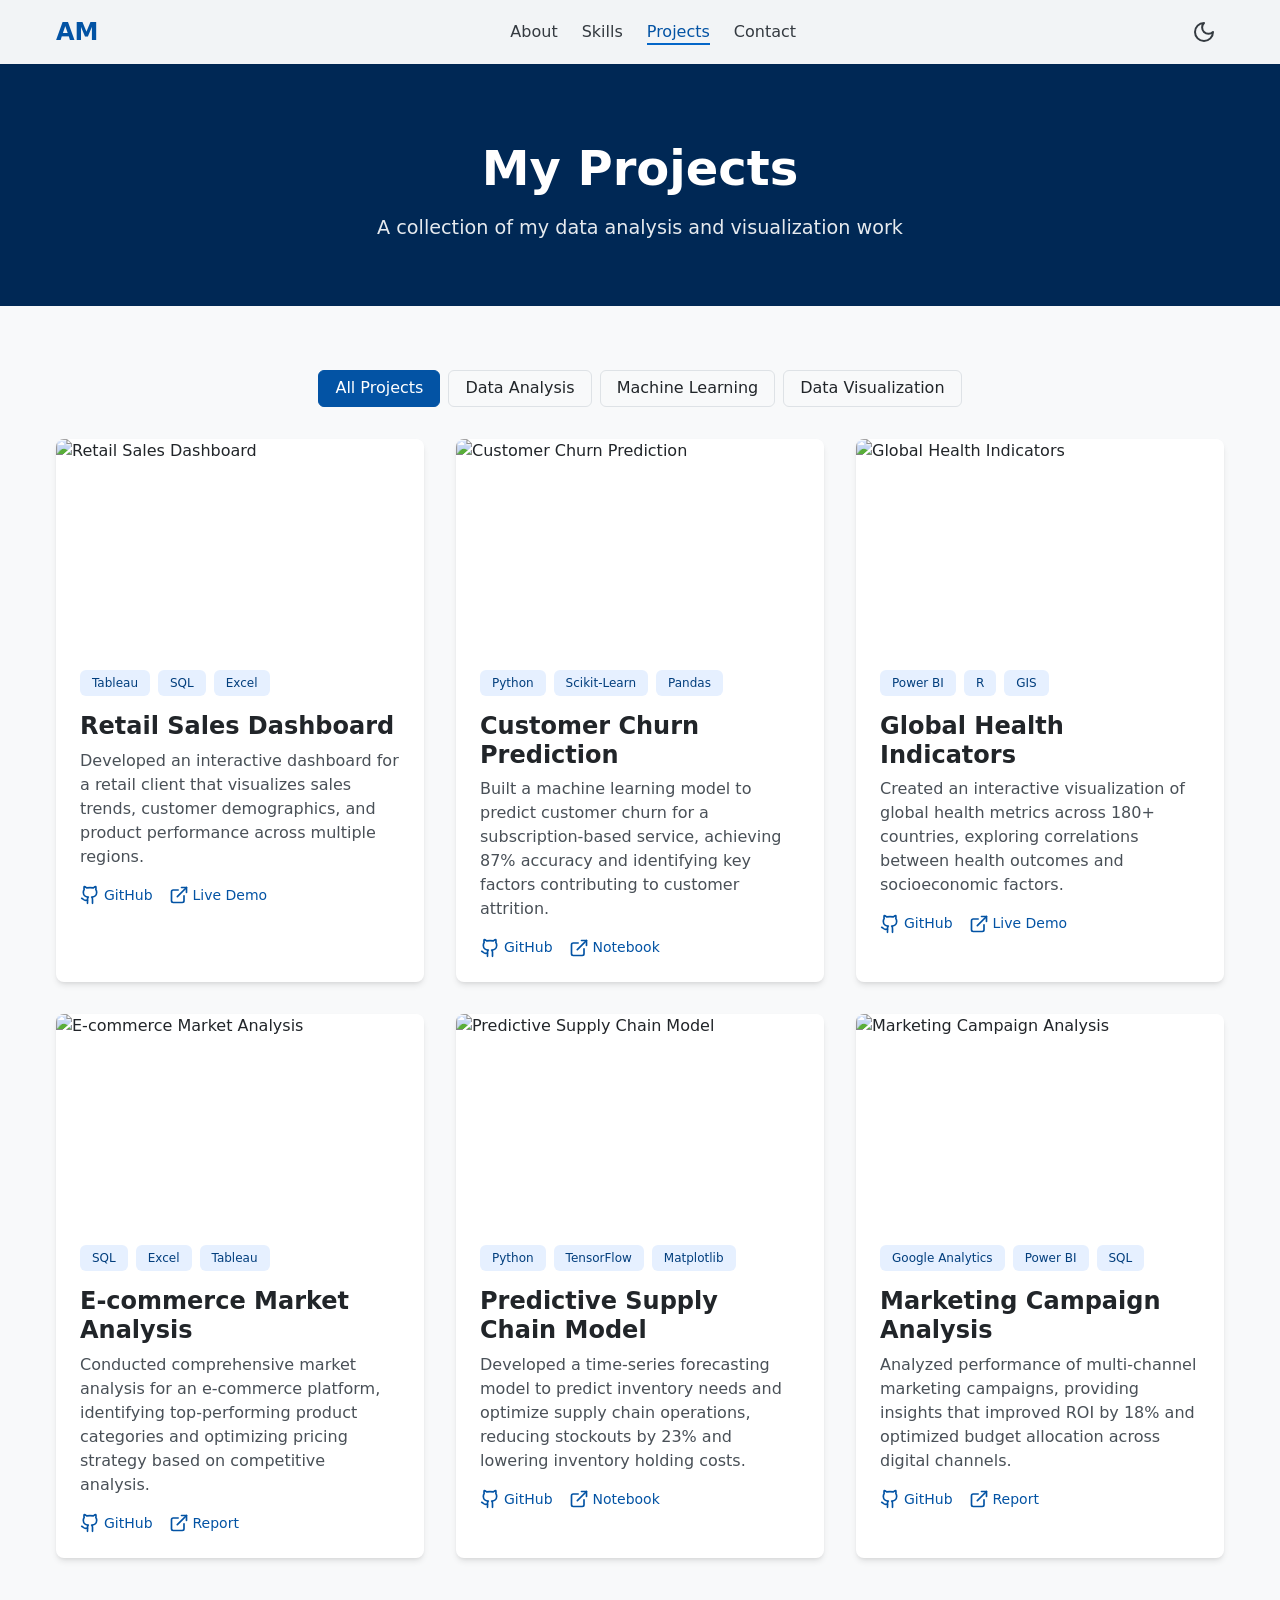
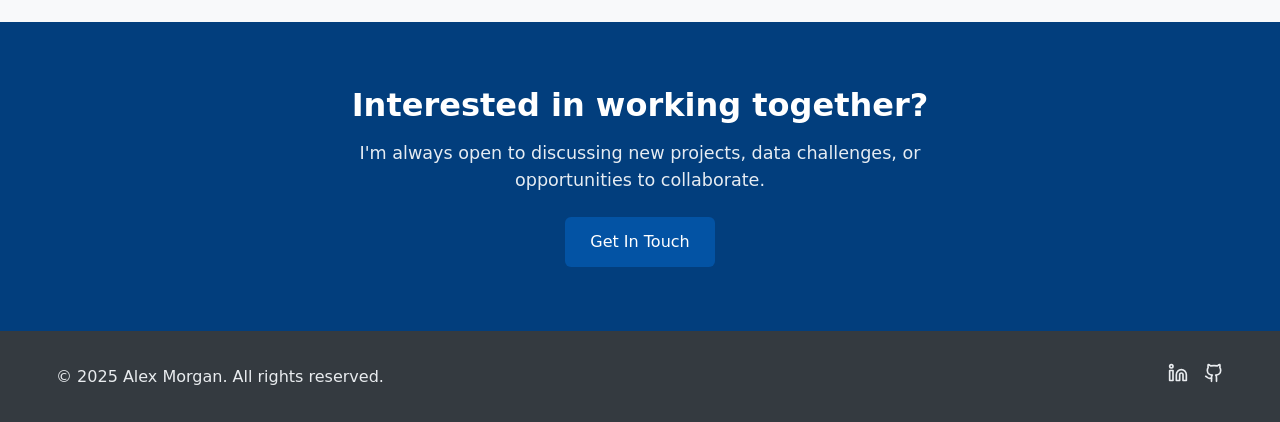
==== projects.html @ aebd96e4 "more" ====
<!DOCTYPE html>
<html lang="en">
<head>
  <meta charset="UTF-8">
  <meta name="viewport" content="width=device-width, initial-scale=1.0">
  <title>Projects | Alex Morgan | Data Analyst</title>
  <link rel="stylesheet" href="css/normalize.css">
  <link rel="stylesheet" href="css/styles.css">
  <link rel="stylesheet" href="css/projects.css">
  <script src="js/theme.js" defer></script>
  <script src="js/projects.js" defer></script>
  <script src="js/main.js" defer></script>
</head>
<body>
  <header class="header">
    <div class="container header-container">
      <a href="index.html" class="logo">AM</a>
      <nav class="nav">
        <ul class="nav-list">
          <li class="nav-item"><a href="index.html#about" class="nav-link">About</a></li>
          <li class="nav-item"><a href="index.html#skills" class="nav-link">Skills</a></li>
          <li class="nav-item"><a href="projects.html" class="nav-link active">Projects</a></li>
          <li class="nav-item"><a href="index.html#contact" class="nav-link">Contact</a></li>
        </ul>
      </nav>
      <div class="header-actions">
        <button id="theme-toggle" class="theme-toggle" aria-label="Toggle theme">
          <svg xmlns="http://www.w3.org/2000/svg" class="icon icon-light" width="24" height="24" viewBox="0 0 24 24" fill="none" stroke="currentColor" stroke-width="2" stroke-linecap="round" stroke-linejoin="round"><circle cx="12" cy="12" r="5"></circle><path d="M12 1v2M12 21v2M4.2 4.2l1.4 1.4M18.4 18.4l1.4 1.4M1 12h2M21 12h2M4.2 19.8l1.4-1.4M18.4 5.6l1.4-1.4"></path></svg>
          <svg xmlns="http://www.w3.org/2000/svg" class="icon icon-dark" width="24" height="24" viewBox="0 0 24 24" fill="none" stroke="currentColor" stroke-width="2" stroke-linecap="round" stroke-linejoin="round"><path d="M12 3a6 6 0 0 0 9 9 9 9 0 1 1-9-9Z"></path></svg>
        </button>
        <button class="menu-toggle" aria-label="Toggle menu">
          <svg xmlns="http://www.w3.org/2000/svg" width="24" height="24" viewBox="0 0 24 24" fill="none" stroke="currentColor" stroke-width="2" stroke-linecap="round" stroke-linejoin="round"><line x1="4" x2="20" y1="12" y2="12"></line><line x1="4" x2="20" y1="6" y2="6"></line><line x1="4" x2="20" y1="18" y2="18"></line></svg>
        </button>
      </div>
    </div>
  </header>

  <main>
    <section class="projects-hero">
      <div class="container">
        <h1 class="projects-title">My Projects</h1>
        <p class="projects-subtitle">A collection of my data analysis and visualization work</p>
      </div>
    </section>

    <section class="section projects-section">
      <div class="container">
        <div class="projects-filter">
          <button class="filter-btn active" data-filter="all">All Projects</button>
          <button class="filter-btn" data-filter="data-analysis">Data Analysis</button>
          <button class="filter-btn" data-filter="machine-learning">Machine Learning</button>
          <button class="filter-btn" data-filter="visualization">Data Visualization</button>
        </div>
        
        <div class="projects-grid">
          <div class="project-card" data-category="data-analysis visualization">
            <div class="project-image">
              <img src="https://images.pexels.com/photos/590022/pexels-photo-590022.jpeg?auto=compress&cs=tinysrgb&w=1260&h=750&dpr=2" alt="Retail Sales Dashboard">
            </div>
            <div class="project-content">
              <div class="project-tags">
                <span class="project-tag">Tableau</span>
                <span class="project-tag">SQL</span>
                <span class="project-tag">Excel</span>
              </div>
              <h3 class="project-title">Retail Sales Dashboard</h3>
              <p class="project-description">Developed an interactive dashboard for a retail client that visualizes sales trends, customer demographics, and product performance across multiple regions.</p>
              <div class="project-links">
                <a href="https://github.com/alexmorgan/retail-sales-dashboard" target="_blank" rel="noopener noreferrer" class="project-link">
                  <svg xmlns="http://www.w3.org/2000/svg" width="20" height="20" viewBox="0 0 24 24" fill="none" stroke="currentColor" stroke-width="2" stroke-linecap="round" stroke-linejoin="round"><path d="M15 22v-4a4.8 4.8 0 0 0-1-3.5c3 0 6-2 6-5.5.08-1.25-.27-2.48-1-3.5.28-1.15.28-2.35 0-3.5 0 0-1 0-3 1.5-2.64-.5-5.36-.5-8 0C6 2 5 2 5 2c-.3 1.15-.3 2.35 0 3.5A5.403 5.403 0 0 0 4 9c0 3.5 3 5.5 6 5.5-.39.49-.68 1.05-.85 1.65-.17.6-.22 1.23-.15 1.85v4"></path><path d="M9 18c-4.51 2-5-2-7-2"></path></svg>
                  <span>GitHub</span>
                </a>
                <a href="#" class="project-link" data-project="retail-sales-dashboard">
                  <svg xmlns="http://www.w3.org/2000/svg" width="20" height="20" viewBox="0 0 24 24" fill="none" stroke="currentColor" stroke-width="2" stroke-linecap="round" stroke-linejoin="round"><path d="M18 13v6a2 2 0 0 1-2 2H5a2 2 0 0 1-2-2V8a2 2 0 0 1 2-2h6"></path><polyline points="15 3 21 3 21 9"></polyline><line x1="10" y1="14" x2="21" y2="3"></line></svg>
                  <span>Live Demo</span>
                </a>
              </div>
            </div>
          </div>

          <div class="project-card" data-category="machine-learning data-analysis">
            <div class="project-image">
              <img src="https://images.pexels.com/photos/7788009/pexels-photo-7788009.jpeg?auto=compress&cs=tinysrgb&w=1260&h=750&dpr=2" alt="Customer Churn Prediction">
            </div>
            <div class="project-content">
              <div class="project-tags">
                <span class="project-tag">Python</span>
                <span class="project-tag">Scikit-Learn</span>
                <span class="project-tag">Pandas</span>
              </div>
              <h3 class="project-title">Customer Churn Prediction</h3>
              <p class="project-description">Built a machine learning model to predict customer churn for a subscription-based service, achieving 87% accuracy and identifying key factors contributing to customer attrition.</p>
              <div class="project-links">
                <a href="https://github.com/alexmorgan/churn-prediction" target="_blank" rel="noopener noreferrer" class="project-link">
                  <svg xmlns="http://www.w3.org/2000/svg" width="20" height="20" viewBox="0 0 24 24" fill="none" stroke="currentColor" stroke-width="2" stroke-linecap="round" stroke-linejoin="round"><path d="M15 22v-4a4.8 4.8 0 0 0-1-3.5c3 0 6-2 6-5.5.08-1.25-.27-2.48-1-3.5.28-1.15.28-2.35 0-3.5 0 0-1 0-3 1.5-2.64-.5-5.36-.5-8 0C6 2 5 2 5 2c-.3 1.15-.3 2.35 0 3.5A5.403 5.403 0 0 0 4 9c0 3.5 3 5.5 6 5.5-.39.49-.68 1.05-.85 1.65-.17.6-.22 1.23-.15 1.85v4"></path><path d="M9 18c-4.51 2-5-2-7-2"></path></svg>
                  <span>GitHub</span>
                </a>
                <a href="#" class="project-link" data-project="churn-prediction">
                  <svg xmlns="http://www.w3.org/2000/svg" width="20" height="20" viewBox="0 0 24 24" fill="none" stroke="currentColor" stroke-width="2" stroke-linecap="round" stroke-linejoin="round"><path d="M18 13v6a2 2 0 0 1-2 2H5a2 2 0 0 1-2-2V8a2 2 0 0 1 2-2h6"></path><polyline points="15 3 21 3 21 9"></polyline><line x1="10" y1="14" x2="21" y2="3"></line></svg>
                  <span>Notebook</span>
                </a>
              </div>
            </div>
          </div>

          <div class="project-card" data-category="visualization">
            <div class="project-image">
              <img src="https://images.pexels.com/photos/590041/pexels-photo-590041.jpeg?auto=compress&cs=tinysrgb&w=1260&h=750&dpr=2" alt="Global Health Indicators">
            </div>
            <div class="project-content">
              <div class="project-tags">
                <span class="project-tag">Power BI</span>
                <span class="project-tag">R</span>
                <span class="project-tag">GIS</span>
              </div>
              <h3 class="project-title">Global Health Indicators</h3>
              <p class="project-description">Created an interactive visualization of global health metrics across 180+ countries, exploring correlations between health outcomes and socioeconomic factors.</p>
              <div class="project-links">
                <a href="https://github.com/alexmorgan/global-health-viz" target="_blank" rel="noopener noreferrer" class="project-link">
                  <svg xmlns="http://www.w3.org/2000/svg" width="20" height="20" viewBox="0 0 24 24" fill="none" stroke="currentColor" stroke-width="2" stroke-linecap="round" stroke-linejoin="round"><path d="M15 22v-4a4.8 4.8 0 0 0-1-3.5c3 0 6-2 6-5.5.08-1.25-.27-2.48-1-3.5.28-1.15.28-2.35 0-3.5 0 0-1 0-3 1.5-2.64-.5-5.36-.5-8 0C6 2 5 2 5 2c-.3 1.15-.3 2.35 0 3.5A5.403 5.403 0 0 0 4 9c0 3.5 3 5.5 6 5.5-.39.49-.68 1.05-.85 1.65-.17.6-.22 1.23-.15 1.85v4"></path><path d="M9 18c-4.51 2-5-2-7-2"></path></svg>
                  <span>GitHub</span>
                </a>
                <a href="#" class="project-link" data-project="global-health-viz">
                  <svg xmlns="http://www.w3.org/2000/svg" width="20" height="20" viewBox="0 0 24 24" fill="none" stroke="currentColor" stroke-width="2" stroke-linecap="round" stroke-linejoin="round"><path d="M18 13v6a2 2 0 0 1-2 2H5a2 2 0 0 1-2-2V8a2 2 0 0 1 2-2h6"></path><polyline points="15 3 21 3 21 9"></polyline><line x1="10" y1="14" x2="21" y2="3"></line></svg>
                  <span>Live Demo</span>
                </a>
              </div>
            </div>
          </div>

          <div class="project-card" data-category="data-analysis">
            <div class="project-image">
              <img src="https://images.pexels.com/photos/6801648/pexels-photo-6801648.jpeg?auto=compress&cs=tinysrgb&w=1260&h=750&dpr=2" alt="E-commerce Market Analysis">
            </div>
            <div class="project-content">
              <div class="project-tags">
                <span class="project-tag">SQL</span>
                <span class="project-tag">Excel</span>
                <span class="project-tag">Tableau</span>
              </div>
              <h3 class="project-title">E-commerce Market Analysis</h3>
              <p class="project-description">Conducted comprehensive market analysis for an e-commerce platform, identifying top-performing product categories and optimizing pricing strategy based on competitive analysis.</p>
              <div class="project-links">
                <a href="https://github.com/alexmorgan/ecommerce-analysis" target="_blank" rel="noopener noreferrer" class="project-link">
                  <svg xmlns="http://www.w3.org/2000/svg" width="20" height="20" viewBox="0 0 24 24" fill="none" stroke="currentColor" stroke-width="2" stroke-linecap="round" stroke-linejoin="round"><path d="M15 22v-4a4.8 4.8 0 0 0-1-3.5c3 0 6-2 6-5.5.08-1.25-.27-2.48-1-3.5.28-1.15.28-2.35 0-3.5 0 0-1 0-3 1.5-2.64-.5-5.36-.5-8 0C6 2 5 2 5 2c-.3 1.15-.3 2.35 0 3.5A5.403 5.403 0 0 0 4 9c0 3.5 3 5.5 6 5.5-.39.49-.68 1.05-.85 1.65-.17.6-.22 1.23-.15 1.85v4"></path><path d="M9 18c-4.51 2-5-2-7-2"></path></svg>
                  <span>GitHub</span>
                </a>
                <a href="#" class="project-link" data-project="ecommerce-analysis">
                  <svg xmlns="http://www.w3.org/2000/svg" width="20" height="20" viewBox="0 0 24 24" fill="none" stroke="currentColor" stroke-width="2" stroke-linecap="round" stroke-linejoin="round"><path d="M18 13v6a2 2 0 0 1-2 2H5a2 2 0 0 1-2-2V8a2 2 0 0 1 2-2h6"></path><polyline points="15 3 21 3 21 9"></polyline><line x1="10" y1="14" x2="21" y2="3"></line></svg>
                  <span>Report</span>
                </a>
              </div>
            </div>
          </div>

          <div class="project-card" data-category="machine-learning visualization">
            <div class="project-image">
              <img src="https://images.pexels.com/photos/5926398/pexels-photo-5926398.jpeg?auto=compress&cs=tinysrgb&w=1260&h=750&dpr=2" alt="Predictive Supply Chain Model">
            </div>
            <div class="project-content">
              <div class="project-tags">
                <span class="project-tag">Python</span>
                <span class="project-tag">TensorFlow</span>
                <span class="project-tag">Matplotlib</span>
              </div>
              <h3 class="project-title">Predictive Supply Chain Model</h3>
              <p class="project-description">Developed a time-series forecasting model to predict inventory needs and optimize supply chain operations, reducing stockouts by 23% and lowering inventory holding costs.</p>
              <div class="project-links">
                <a href="https://github.com/alexmorgan/supply-chain-forecasting" target="_blank" rel="noopener noreferrer" class="project-link">
                  <svg xmlns="http://www.w3.org/2000/svg" width="20" height="20" viewBox="0 0 24 24" fill="none" stroke="currentColor" stroke-width="2" stroke-linecap="round" stroke-linejoin="round"><path d="M15 22v-4a4.8 4.8 0 0 0-1-3.5c3 0 6-2 6-5.5.08-1.25-.27-2.48-1-3.5.28-1.15.28-2.35 0-3.5 0 0-1 0-3 1.5-2.64-.5-5.36-.5-8 0C6 2 5 2 5 2c-.3 1.15-.3 2.35 0 3.5A5.403 5.403 0 0 0 4 9c0 3.5 3 5.5 6 5.5-.39.49-.68 1.05-.85 1.65-.17.6-.22 1.23-.15 1.85v4"></path><path d="M9 18c-4.51 2-5-2-7-2"></path></svg>
                  <span>GitHub</span>
                </a>
                <a href="#" class="project-link" data-project="supply-chain-forecasting">
                  <svg xmlns="http://www.w3.org/2000/svg" width="20" height="20" viewBox="0 0 24 24" fill="none" stroke="currentColor" stroke-width="2" stroke-linecap="round" stroke-linejoin="round"><path d="M18 13v6a2 2 0 0 1-2 2H5a2 2 0 0 1-2-2V8a2 2 0 0 1 2-2h6"></path><polyline points="15 3 21 3 21 9"></polyline><line x1="10" y1="14" x2="21" y2="3"></line></svg>
                  <span>Notebook</span>
                </a>
              </div>
            </div>
          </div>

          <div class="project-card" data-category="data-analysis visualization">
            <div class="project-image">
              <img src="https://images.pexels.com/photos/669615/pexels-photo-669615.jpeg?auto=compress&cs=tinysrgb&w=1260&h=750&dpr=2" alt="Marketing Campaign Analysis">
            </div>
            <div class="project-content">
              <div class="project-tags">
                <span class="project-tag">Google Analytics</span>
                <span class="project-tag">Power BI</span>
                <span class="project-tag">SQL</span>
              </div>
              <h3 class="project-title">Marketing Campaign Analysis</h3>
              <p class="project-description">Analyzed performance of multi-channel marketing campaigns, providing insights that improved ROI by 18% and optimized budget allocation across digital channels.</p>
              <div class="project-links">
                <a href="https://github.com/alexmorgan/marketing-campaign-analysis" target="_blank" rel="noopener noreferrer" class="project-link">
                  <svg xmlns="http://www.w3.org/2000/svg" width="20" height="20" viewBox="0 0 24 24" fill="none" stroke="currentColor" stroke-width="2" stroke-linecap="round" stroke-linejoin="round"><path d="M15 22v-4a4.8 4.8 0 0 0-1-3.5c3 0 6-2 6-5.5.08-1.25-.27-2.48-1-3.5.28-1.15.28-2.35 0-3.5 0 0-1 0-3 1.5-2.64-.5-5.36-.5-8 0C6 2 5 2 5 2c-.3 1.15-.3 2.35 0 3.5A5.403 5.403 0 0 0 4 9c0 3.5 3 5.5 6 5.5-.39.49-.68 1.05-.85 1.65-.17.6-.22 1.23-.15 1.85v4"></path><path d="M9 18c-4.51 2-5-2-7-2"></path></svg>
                  <span>GitHub</span>
                </a>
                <a href="#" class="project-link" data-project="marketing-campaign-analysis">
                  <svg xmlns="http://www.w3.org/2000/svg" width="20" height="20" viewBox="0 0 24 24" fill="none" stroke="currentColor" stroke-width="2" stroke-linecap="round" stroke-linejoin="round"><path d="M18 13v6a2 2 0 0 1-2 2H5a2 2 0 0 1-2-2V8a2 2 0 0 1 2-2h6"></path><polyline points="15 3 21 3 21 9"></polyline><line x1="10" y1="14" x2="21" y2="3"></line></svg>
                  <span>Report</span>
                </a>
              </div>
            </div>
          </div>
        </div>
      </div>
    </section>

    <section class="section contact-cta-section">
      <div class="container">
        <div class="contact-cta-content">
          <h2 class="contact-cta-title">Interested in working together?</h2>
          <p class="contact-cta-description">I'm always open to discussing new projects, data challenges, or opportunities to collaborate.</p>
          <a href="index.html#contact" class="btn btn-primary">Get In Touch</a>
        </div>
      </div>
    </section>

    <div class="project-modal" id="project-modal">
      <div class="modal-content">
        <button class="modal-close" id="modal-close" aria-label="Close modal">
          <svg xmlns="http://www.w3.org/2000/svg" width="24" height="24" viewBox="0 0 24 24" fill="none" stroke="currentColor" stroke-width="2" stroke-linecap="round" stroke-linejoin="round"><line x1="18" y1="6" x2="6" y2="18"></line><line x1="6" y1="6" x2="18" y2="18"></line></svg>
        </button>
        <div class="modal-body" id="modal-body">
          <!-- Content will be dynamically loaded here -->
        </div>
      </div>
    </div>
  </main>

  <footer class="footer">
    <div class="container">
      <div class="footer-content">
        <p class="footer-text">&copy; 2025 Alex Morgan. All rights reserved.</p>
        <div class="footer-social">
          <a href="https://linkedin.com/in/alexmorgan" target="_blank" rel="noopener noreferrer" class="social-link" aria-label="LinkedIn">
            <svg xmlns="http://www.w3.org/2000/svg" width="20" height="20" viewBox="0 0 24 24" fill="none" stroke="currentColor" stroke-width="2" stroke-linecap="round" stroke-linejoin="round"><path d="M16 8a6 6 0 0 1 6 6v7h-4v-7a2 2 0 0 0-2-2 2 2 0 0 0-2 2v7h-4v-7a6 6 0 0 1 6-6z"></path><rect width="4" height="12" x="2" y="9"></rect><circle cx="4" cy="4" r="2"></circle></svg>
          </a>
          <a href="https://github.com/alexmorgan" target="_blank" rel="noopener noreferrer" class="social-link" aria-label="GitHub">
            <svg xmlns="http://www.w3.org/2000/svg" width="20" height="20" viewBox="0 0 24 24" fill="none" stroke="currentColor" stroke-width="2" stroke-linecap="round" stroke-linejoin="round"><path d="M15 22v-4a4.8 4.8 0 0 0-1-3.5c3 0 6-2 6-5.5.08-1.25-.27-2.48-1-3.5.28-1.15.28-2.35 0-3.5 0 0-1 0-3 1.5-2.64-.5-5.36-.5-8 0C6 2 5 2 5 2c-.3 1.15-.3 2.35 0 3.5A5.403 5.403 0 0 0 4 9c0 3.5 3 5.5 6 5.5-.39.49-.68 1.05-.85 1.65-.17.6-.22 1.23-.15 1.85v4"></path><path d="M9 18c-4.51 2-5-2-7-2"></path></svg>
          </a>
        </div>
      </div>
    </div>
  </footer>
</body>
</html>
---- css/styles.css ----
:root {
  /* Color system */
  --color-primary-100: #e6f0ff;
  --color-primary-200: #bfd7ff;
  --color-primary-300: #86b3ff;
  --color-primary-400: #538dff;
  --color-primary-500: #0466c8;
  --color-primary-600: #0353a4;
  --color-primary-700: #023e7d;
  --color-primary-800: #002855;
  --color-primary-900: #001845;
  
  --color-gray-100: #f8f9fa;
  --color-gray-200: #e9ecef;
  --color-gray-300: #dee2e6;
  --color-gray-400: #ced4da;
  --color-gray-500: #adb5bd;
  --color-gray-600: #6c757d;
  --color-gray-700: #495057;
  --color-gray-800: #343a40;
  --color-gray-900: #212529;
  
  --color-success: #2dd4bf;
  --color-warning: #fbbf24;
  --color-error: #ef4444;
  
  /* Typography */
  --font-family: system-ui, -apple-system, "Segoe UI", Roboto, "Helvetica Neue", Arial, sans-serif;
  --line-height-body: 1.5;
  --line-height-heading: 1.2;
  
  /* Spacing (8px system) */
  --space-1: 0.25rem;   /* 4px */
  --space-2: 0.5rem;    /* 8px */
  --space-3: 0.75rem;   /* 12px */
  --space-4: 1rem;      /* 16px */
  --space-5: 1.25rem;   /* 20px */
  --space-6: 1.5rem;    /* 24px */
  --space-8: 2rem;      /* 32px */
  --space-10: 2.5rem;   /* 40px */
  --space-12: 3rem;     /* 48px */
  --space-16: 4rem;     /* 64px */
  --space-20: 5rem;     /* 80px */
  
  /* Design tokens */
  --border-radius-sm: 0.25rem;
  --border-radius-md: 0.375rem;
  --border-radius-lg: 0.5rem;
  --border-radius-xl: 1rem;
  
  --shadow-sm: 0 1px 2px 0 rgba(0, 0, 0, 0.05);
  --shadow-md: 0 4px 6px -1px rgba(0, 0, 0, 0.1), 0 2px 4px -1px rgba(0, 0, 0, 0.06);
  --shadow-lg: 0 10px 15px -3px rgba(0, 0, 0, 0.1), 0 4px 6px -2px rgba(0, 0, 0, 0.05);
  
  /* Theme */
  --body-bg: var(--color-gray-100);
  --text-color: var(--color-gray-900);
  --heading-color: var(--color-gray-900);
  --link-color: var(--color-primary-600);
  --link-hover-color: var(--color-primary-700);
  --border-color: var(--color-gray-300);
  
  /* Component Specific */
  --header-bg: rgba(255, 255, 255, 0.95);
  --header-text: var(--color-gray-800);
  --footer-bg: var(--color-gray-800);
  --footer-text: var(--color-gray-200);
  
  /* Container widths */
  --container-max-width: 1200px;
  --container-padding: var(--space-4);
}

/* Dark theme */
[data-theme="dark"] {
  --body-bg: var(--color-gray-900);
  --text-color: var(--color-gray-200);
  --heading-color: var(--color-gray-100);
  --link-color: var(--color-primary-400);
  --link-hover-color: var(--color-primary-300);
  --border-color: var(--color-gray-700);
  
  --header-bg: rgba(33, 37, 41, 0.95);
  --header-text: var(--color-gray-200);
  --footer-bg: #141414;
  --footer-text: var(--color-gray-400);
}

/* Base styles */
*, *::before, *::after {
  box-sizing: border-box;
}

html {
  scroll-behavior: smooth;
}

body {
  font-family: var(--font-family);
  font-size: 1rem;
  line-height: var(--line-height-body);
  color: var(--text-color);
  background-color: var(--body-bg);
  margin: 0;
  transition: background-color 0.3s ease, color 0.3s ease;
}

img {
  max-width: 100%;
  height: auto;
  display: block;
}

a {
  color: var(--link-color);
  text-decoration: none;
  transition: color 0.2s ease;
}

a:hover {
  color: var(--link-hover-color);
}

h1, h2, h3, h4, h5, h6 {
  color: var(--heading-color);
  line-height: var(--line-height-heading);
  margin-top: 0;
  margin-bottom: var(--space-4);
  font-weight: 700;
}

p {
  margin-top: 0;
  margin-bottom: var(--space-4);
}

ul, ol {
  padding-left: var(--space-6);
  margin-top: 0;
  margin-bottom: var(--space-4);
}

/* Container */
.container {
  width: 100%;
  max-width: var(--container-max-width);
  margin-left: auto;
  margin-right: auto;
  padding-left: var(--container-padding);
  padding-right: var(--container-padding);
}

/* Header */
.header {
  position: fixed;
  top: 0;
  left: 0;
  right: 0;
  z-index: 100;
  background-color: var(--header-bg);
  box-shadow: var(--shadow-sm);
  backdrop-filter: blur(8px);
  transition: background-color 0.3s ease, box-shadow 0.3s ease;
}

.header-container {
  display: flex;
  align-items: center;
  justify-content: space-between;
  height: 64px;
}

.logo {
  font-weight: 700;
  font-size: 1.5rem;
  color: var(--color-primary-600);
  text-decoration: none;
  transition: color 0.2s ease;
}

[data-theme="dark"] .logo {
  color: var(--color-primary-400);
}

.logo:hover {
  color: var(--color-primary-700);
}

[data-theme="dark"] .logo:hover {
  color: var(--color-primary-300);
}

.nav {
  display: none;
}

.nav-list {
  display: flex;
  list-style: none;
  margin: 0;
  padding: 0;
}

.nav-item {
  margin-left: var(--space-6);
}

.nav-link {
  font-weight: 500;
  color: var(--header-text);
  text-decoration: none;
  transition: color 0.2s ease;
  position: relative;
  padding-bottom: var(--space-1);
}

.nav-link::after {
  content: '';
  position: absolute;
  bottom: 0;
  left: 0;
  width: 0;
  height: 2px;
  background-color: var(--color-primary-500);
  transition: width 0.3s ease;
}

.nav-link:hover, .nav-link.active {
  color: var(--color-primary-600);
}

[data-theme="dark"] .nav-link:hover, 
[data-theme="dark"] .nav-link.active {
  color: var(--color-primary-400);
}

.nav-link:hover::after, .nav-link.active::after {
  width: 100%;
}

/* Header actions */
.header-actions {
  display: flex;
  align-items: center;
}

.theme-toggle {
  background: none;
  border: none;
  padding: var(--space-2);
  cursor: pointer;
  color: var(--header-text);
}

.icon-light {
  display: none;
}

.icon-dark {
  display: block;
}

[data-theme="dark"] .icon-light {
  display: block;
}

[data-theme="dark"] .icon-dark {
  display: none;
}

.menu-toggle {
  display: block;
  background: none;
  border: none;
  padding: var(--space-2);
  cursor: pointer;
  color: var(--header-text);
  margin-left: var(--space-2);
}

/* Sections */
.section {
  padding: var(--space-16) 0;
}

.section-title {
  font-size: 2rem;
  margin-bottom: var(--space-8);
  text-align: center;
  position: relative;
}

.section-title::after {
  content: '';
  display: block;
  width: 60px;
  height: 4px;
  background-color: var(--color-primary-500);
  margin: var(--space-4) auto 0;
  border-radius: 2px;
}

/* Buttons */
.btn {
  display: inline-block;
  padding: var(--space-3) var(--space-6);
  font-weight: 500;
  text-align: center;
  border: 1px solid transparent;
  border-radius: var(--border-radius-md);
  cursor: pointer;
  transition: all 0.2s ease-in-out;
}

.btn-primary {
  background-color: var(--color-primary-600);
  color: white;
}

.btn-primary:hover {
  background-color: var(--color-primary-700);
  color: white;
}

.btn-secondary {
  background-color: transparent;
  color: var(--color-primary-600);
  border-color: var(--color-primary-600);
}

.btn-secondary:hover {
  background-color: var(--color-primary-100);
  color: var(--color-primary-700);
  border-color: var(--color-primary-700);
}

[data-theme="dark"] .btn-secondary {
  color: var(--color-primary-400);
  border-color: var(--color-primary-400);
}

[data-theme="dark"] .btn-secondary:hover {
  background-color: rgba(83, 141, 255, 0.1);
  color: var(--color-primary-300);
  border-color: var(--color-primary-300);
}

.btn-block {
  display: block;
  width: 100%;
}

/* Footer */
.footer {
  background-color: var(--footer-bg);
  color: var(--footer-text);
  padding: var(--space-8) 0;
}

.footer-content {
  display: flex;
  flex-direction: column;
  align-items: center;
  justify-content: space-between;
  text-align: center;
}

.footer-text {
  margin-bottom: var(--space-4);
}

.footer-social {
  display: flex;
  gap: var(--space-4);
}

.social-link {
  color: var(--footer-text);
  transition: color 0.2s ease;
}

.social-link:hover {
  color: var(--color-primary-400);
}

/* Mobile nav */
.nav-mobile {
  position: fixed;
  top: 64px;
  left: 0;
  right: 0;
  bottom: 0;
  background-color: var(--header-bg);
  padding: var(--space-4);
  transform: translateX(100%);
  transition: transform 0.3s ease;
  z-index: 99;
  display: flex;
  flex-direction: column;
  justify-content: flex-start;
}

.nav-mobile.active {
  transform: translateX(0);
}

.nav-mobile .nav-list {
  flex-direction: column;
}

.nav-mobile .nav-item {
  margin: 0;
  margin-bottom: var(--space-4);
  font-size: 1.25rem;
}

/* Medium screens and up */
@media (min-width: 768px) {
  .nav {
    display: block;
  }
  
  .menu-toggle {
    display: none;
  }
  
  .footer-content {
    flex-direction: row;
    text-align: left;
  }
  
  .footer-text {
    margin-bottom: 0;
  }
}

/* Form */
.form-group {
  margin-bottom: var(--space-6);
}

.form-label {
  display: block;
  margin-bottom: var(--space-2);
  font-weight: 500;
}

.form-input,
.form-textarea {
  display: block;
  width: 100%;
  padding: var(--space-3);
  font-size: 1rem;
  line-height: 1.5;
  color: var(--text-color);
  background-color: var(--body-bg);
  border: 1px solid var(--border-color);
  border-radius: var(--border-radius-md);
  transition: border-color 0.2s ease;
}

.form-input:focus,
.form-textarea:focus {
  outline: none;
  border-color: var(--color-primary-500);
  box-shadow: 0 0 0 3px rgba(4, 102, 200, 0.1);
}

[data-theme="dark"] .form-input,
[data-theme="dark"] .form-textarea {
  background-color: var(--color-gray-800);
  border-color: var(--color-gray-700);
}

[data-theme="dark"] .form-input:focus,
[data-theme="dark"] .form-textarea:focus {
  box-shadow: 0 0 0 3px rgba(83, 141, 255, 0.2);
}

/* Utility classes */
.text-center {
  text-align: center;
}

.mt-0 { margin-top: 0; }
.mb-0 { margin-bottom: 0; }
.mt-4 { margin-top: var(--space-4); }
.mb-4 { margin-bottom: var(--space-4); }
.mt-8 { margin-top: var(--space-8); }
.mb-8 { margin-bottom: var(--space-8); }

/* For screens that can handle hover */
@media (hover: hover) {
  .nav-link::after {
    content: '';
    position: absolute;
    bottom: 0;
    left: 0;
    width: 0;
    height: 2px;
    background-color: var(--color-primary-500);
    transition: width 0.3s ease;
  }
  
  .nav-link:hover::after, .nav-link.active::after {
    width: 100%;
  }
}
---- css/projects.css ----
/* Projects Hero */
.projects-hero {
  padding-top: 140px;
  padding-bottom: var(--space-16);
  background-color: var(--color-primary-800);
  color: white;
  text-align: center;
}

.projects-title {
  font-size: 3rem;
  margin-bottom: var(--space-4);
  color: white;
}

.projects-subtitle {
  font-size: 1.2rem;
  margin-bottom: 0;
  opacity: 0.9;
  max-width: 600px;
  margin-left: auto;
  margin-right: auto;
}

/* Projects Section */
.projects-filter {
  display: flex;
  flex-wrap: wrap;
  justify-content: center;
  gap: var(--space-2);
  margin-bottom: var(--space-8);
}

.filter-btn {
  background: transparent;
  border: 1px solid var(--border-color);
  color: var(--text-color);
  padding: var(--space-2) var(--space-4);
  border-radius: var(--border-radius-md);
  cursor: pointer;
  transition: all 0.2s ease;
  font-size: 0.875rem;
}

.filter-btn:hover {
  border-color: var(--color-primary-500);
  color: var(--color-primary-600);
}

[data-theme="dark"] .filter-btn:hover {
  border-color: var(--color-primary-400);
  color: var(--color-primary-400);
}

.filter-btn.active {
  background-color: var(--color-primary-600);
  border-color: var(--color-primary-600);
  color: white;
}

[data-theme="dark"] .filter-btn.active {
  background-color: var(--color-primary-600);
  border-color: var(--color-primary-600);
}

.projects-grid {
  display: grid;
  grid-template-columns: 1fr;
  gap: var(--space-8);
}

.project-card {
  background-color: white;
  border-radius: var(--border-radius-lg);
  overflow: hidden;
  box-shadow: var(--shadow-md);
  transition: transform 0.3s ease, box-shadow 0.3s ease;
}

[data-theme="dark"] .project-card {
  background-color: var(--color-gray-800);
}

.project-card:hover {
  transform: translateY(-5px);
  box-shadow: var(--shadow-lg);
}

.project-image {
  aspect-ratio: 16 / 9;
  overflow: hidden;
}

.project-image img {
  width: 100%;
  height: 100%;
  object-fit: cover;
  transition: transform 0.5s ease;
}

.project-card:hover .project-image img {
  transform: scale(1.05);
}

.project-content {
  padding: var(--space-6);
}

.project-tags {
  display: flex;
  flex-wrap: wrap;
  gap: var(--space-2);
  margin-bottom: var(--space-4);
}

.project-tag {
  background-color: var(--color-primary-100);
  color: var(--color-primary-700);
  padding: var(--space-1) var(--space-3);
  border-radius: var(--border-radius-md);
  font-size: 0.75rem;
  font-weight: 500;
}

[data-theme="dark"] .project-tag {
  background-color: var(--color-primary-900);
  color: var(--color-primary-300);
}

.project-title {
  font-size: 1.5rem;
  margin-bottom: var(--space-2);
}

.project-description {
  color: var(--color-gray-700);
  margin-bottom: var(--space-4);
}

[data-theme="dark"] .project-description {
  color: var(--color-gray-400);
}

.project-links {
  display: flex;
  gap: var(--space-4);
}

.project-link {
  display: flex;
  align-items: center;
  gap: var(--space-1);
  font-weight: 500;
  font-size: 0.875rem;
}

.project-link svg {
  flex-shrink: 0;
}

/* Contact CTA Section */
.contact-cta-section {
  background-color: var(--color-primary-700);
  color: white;
  text-align: center;
}

.contact-cta-title {
  color: white;
  font-size: 2rem;
  margin-bottom: var(--space-4);
}

.contact-cta-description {
  font-size: 1.1rem;
  max-width: 600px;
  margin-left: auto;
  margin-right: auto;
  margin-bottom: var(--space-6);
  opacity: 0.9;
}

/* Project Modal */
.project-modal {
  position: fixed;
  top: 0;
  left: 0;
  right: 0;
  bottom: 0;
  background-color: rgba(0, 0, 0, 0.7);
  display: flex;
  align-items: center;
  justify-content: center;
  z-index: 1000;
  padding: var(--space-4);
  opacity: 0;
  visibility: hidden;
  transition: opacity 0.3s ease, visibility 0.3s ease;
}

.project-modal.active {
  opacity: 1;
  visibility: visible;
}

.modal-content {
  background-color: var(--body-bg);
  border-radius: var(--border-radius-lg);
  width: 100%;
  max-width: 800px;
  max-height: 90vh;
  overflow-y: auto;
  position: relative;
  transform: scale(0.9);
  transition: transform 0.3s ease;
}

.project-modal.active .modal-content {
  transform: scale(1);
}

.modal-close {
  position: absolute;
  top: var(--space-4);
  right: var(--space-4);
  background: none;
  border: none;
  color: var(--text-color);
  cursor: pointer;
  z-index: 10;
}

.modal-body {
  padding: var(--space-6);
}

/* Responsive */
@media (min-width: 768px) {
  .projects-grid {
    grid-template-columns: repeat(2, 1fr);
  }
  
  .filter-btn {
    font-size: 1rem;
  }
}

@media (min-width: 992px) {
  .projects-grid {
    grid-template-columns: repeat(3, 1fr);
  }
}

/* Animation for projects appearing */
@keyframes fadeIn {
  from {
    opacity: 0;
    transform: translateY(20px);
  }
  to {
    opacity: 1;
    transform: translateY(0);
  }
}

.project-card {
  animation: fadeIn 0.5s ease forwards;
}

.project-card:nth-child(2) {
  animation-delay: 0.1s;
}

.project-card:nth-child(3) {
  animation-delay: 0.2s;
}

.project-card:nth-child(4) {
  animation-delay: 0.3s;
}

.project-card:nth-child(5) {
  animation-delay: 0.4s;
}

.project-card:nth-child(6) {
  animation-delay: 0.5s;
}
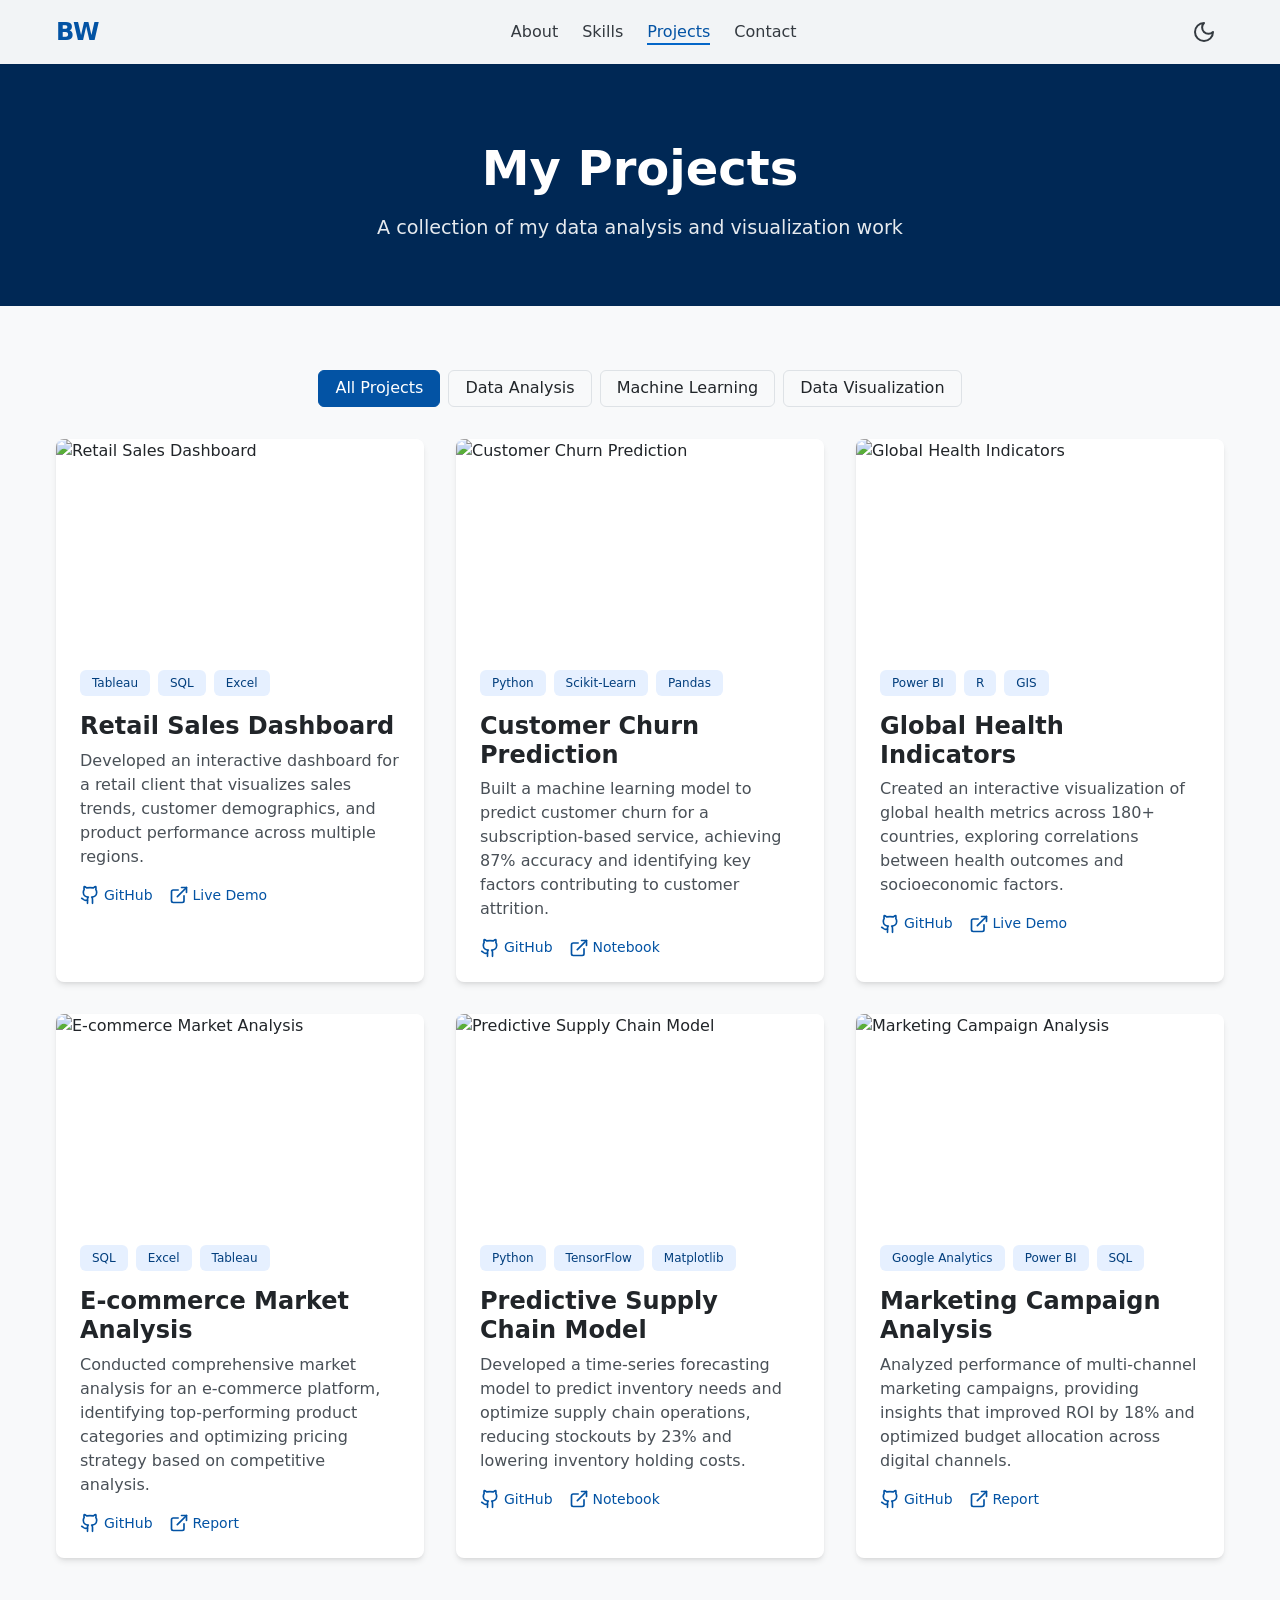
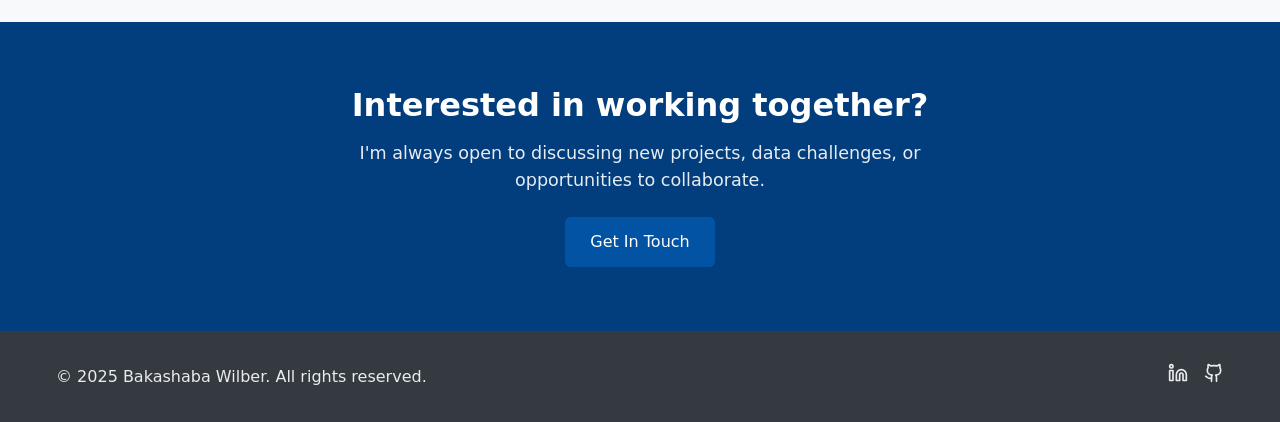
==== commit 96595715: "more" ====
--- a/projects.html
+++ b/projects.html
@@ -14,7 +14,7 @@
 <body>
   <header class="header">
     <div class="container header-container">
-      <a href="index.html" class="logo">AM</a>
+      <a href="index.html" class="logo">BW</a>
       <nav class="nav">
         <ul class="nav-list">
           <li class="nav-item"><a href="index.html#about" class="nav-link">About</a></li>
@@ -231,12 +231,12 @@
   <footer class="footer">
     <div class="container">
       <div class="footer-content">
-        <p class="footer-text">&copy; 2025 Alex Morgan. All rights reserved.</p>
+        <p class="footer-text">&copy; 2025 Bakashaba Wilber. All rights reserved.</p>
         <div class="footer-social">
-          <a href="https://linkedin.com/in/alexmorgan" target="_blank" rel="noopener noreferrer" class="social-link" aria-label="LinkedIn">
+          <a href="https://www.linkedin.com/in/bakashaba-wilber-88a47520b/" target="_blank" rel="noopener noreferrer" class="social-link" aria-label="LinkedIn">
             <svg xmlns="http://www.w3.org/2000/svg" width="20" height="20" viewBox="0 0 24 24" fill="none" stroke="currentColor" stroke-width="2" stroke-linecap="round" stroke-linejoin="round"><path d="M16 8a6 6 0 0 1 6 6v7h-4v-7a2 2 0 0 0-2-2 2 2 0 0 0-2 2v7h-4v-7a6 6 0 0 1 6-6z"></path><rect width="4" height="12" x="2" y="9"></rect><circle cx="4" cy="4" r="2"></circle></svg>
           </a>
-          <a href="https://github.com/alexmorgan" target="_blank" rel="noopener noreferrer" class="social-link" aria-label="GitHub">
+          <a href="https://github.com/Shabba256" target="_blank" rel="noopener noreferrer" class="social-link" aria-label="GitHub">
             <svg xmlns="http://www.w3.org/2000/svg" width="20" height="20" viewBox="0 0 24 24" fill="none" stroke="currentColor" stroke-width="2" stroke-linecap="round" stroke-linejoin="round"><path d="M15 22v-4a4.8 4.8 0 0 0-1-3.5c3 0 6-2 6-5.5.08-1.25-.27-2.48-1-3.5.28-1.15.28-2.35 0-3.5 0 0-1 0-3 1.5-2.64-.5-5.36-.5-8 0C6 2 5 2 5 2c-.3 1.15-.3 2.35 0 3.5A5.403 5.403 0 0 0 4 9c0 3.5 3 5.5 6 5.5-.39.49-.68 1.05-.85 1.65-.17.6-.22 1.23-.15 1.85v4"></path><path d="M9 18c-4.51 2-5-2-7-2"></path></svg>
           </a>
         </div>
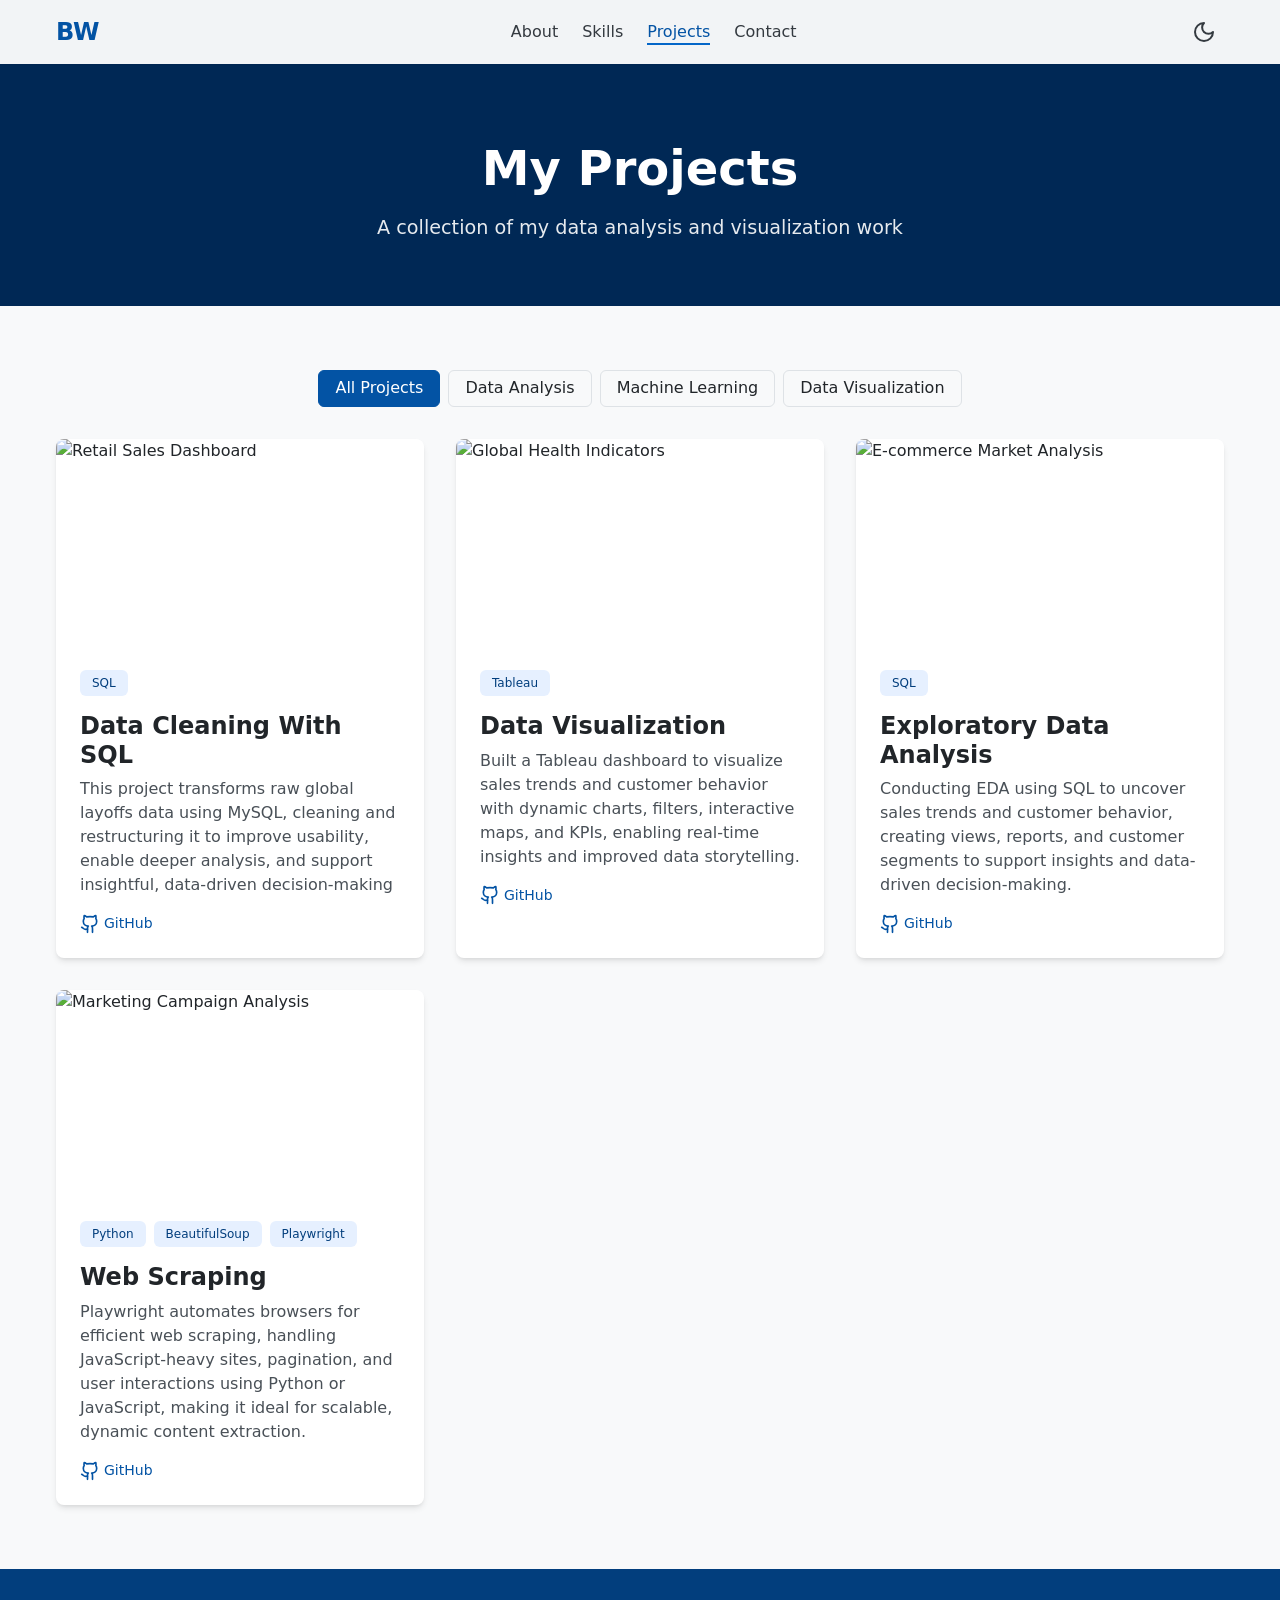
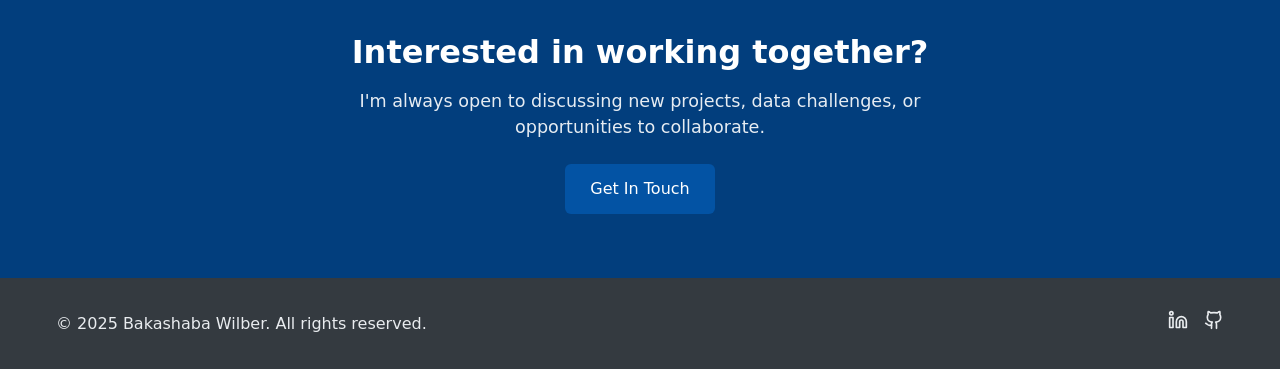
==== commit 6c68973b: "uppp" ====
--- a/projects.html
+++ b/projects.html
@@ -3,7 +3,7 @@
 <head>
   <meta charset="UTF-8">
   <meta name="viewport" content="width=device-width, initial-scale=1.0">
-  <title>Projects | Alex Morgan | Data Analyst</title>
+  <title>Projects | Bakashaba Wilber | Data Analyst</title>
   <link rel="stylesheet" href="css/normalize.css">
   <link rel="stylesheet" href="css/styles.css">
   <link rel="stylesheet" href="css/projects.css">
@@ -59,25 +59,28 @@
             </div>
             <div class="project-content">
               <div class="project-tags">
-                <span class="project-tag">Tableau</span>
+                <!-- <span class="project-tag">Tableau</span> -->
                 <span class="project-tag">SQL</span>
-                <span class="project-tag">Excel</span>
-              </div>
-              <h3 class="project-title">Retail Sales Dashboard</h3>
-              <p class="project-description">Developed an interactive dashboard for a retail client that visualizes sales trends, customer demographics, and product performance across multiple regions.</p>
-              <div class="project-links">
-                <a href="https://github.com/alexmorgan/retail-sales-dashboard" target="_blank" rel="noopener noreferrer" class="project-link">
-                  <svg xmlns="http://www.w3.org/2000/svg" width="20" height="20" viewBox="0 0 24 24" fill="none" stroke="currentColor" stroke-width="2" stroke-linecap="round" stroke-linejoin="round"><path d="M15 22v-4a4.8 4.8 0 0 0-1-3.5c3 0 6-2 6-5.5.08-1.25-.27-2.48-1-3.5.28-1.15.28-2.35 0-3.5 0 0-1 0-3 1.5-2.64-.5-5.36-.5-8 0C6 2 5 2 5 2c-.3 1.15-.3 2.35 0 3.5A5.403 5.403 0 0 0 4 9c0 3.5 3 5.5 6 5.5-.39.49-.68 1.05-.85 1.65-.17.6-.22 1.23-.15 1.85v4"></path><path d="M9 18c-4.51 2-5-2-7-2"></path></svg>
-                  <span>GitHub</span>
-                </a>
+                <!-- <span class="project-tag">Excel</span> -->
+              </div>
+              <h3 class="project-title">Data Cleaning With SQL</h3>
+              <p class="project-description">This project transforms raw global layoffs data using MySQL, cleaning and restructuring it to improve usability, enable deeper analysis, and support insightful, data-driven decision-making</p>
+              <div class="project-links">
+                <a href="https://github.com/Shabba256/Data-Cleaning-and-EDA-project-SQL" target="_blank" rel="noopener noreferrer" class="project-link">
+                  <svg xmlns="http://www.w3.org/2000/svg" width="20" height="20" viewBox="0 0 24 24" fill="none" stroke="currentColor" stroke-width="2" stroke-linecap="round" stroke-linejoin="round"><path d="M15 22v-4a4.8 4.8 0 0 0-1-3.5c3 0 6-2 6-5.5.08-1.25-.27-2.48-1-3.5.28-1.15.28-2.35 0-3.5 0 0-1 0-3 1.5-2.64-.5-5.36-.5-8 0C6 2 5 2 5 2c-.3 1.15-.3 2.35 0 3.5A5.403 5.403 0 0 0 4 9c0 3.5 3 5.5 6 5.5-.39.49-.68 1.05-.85 1.65-.17.6-.22 1.23-.15 1.85v4"></path><path d="M9 18c-4.51 2-5-2-7-2"></path></svg>
+                  <span>GitHub</span>
+                </a>
+                <!--
                 <a href="#" class="project-link" data-project="retail-sales-dashboard">
                   <svg xmlns="http://www.w3.org/2000/svg" width="20" height="20" viewBox="0 0 24 24" fill="none" stroke="currentColor" stroke-width="2" stroke-linecap="round" stroke-linejoin="round"><path d="M18 13v6a2 2 0 0 1-2 2H5a2 2 0 0 1-2-2V8a2 2 0 0 1 2-2h6"></path><polyline points="15 3 21 3 21 9"></polyline><line x1="10" y1="14" x2="21" y2="3"></line></svg>
                   <span>Live Demo</span>
                 </a>
-              </div>
-            </div>
-          </div>
-
+              -->
+              </div>
+            </div>
+          </div>
+
+          <!--
           <div class="project-card" data-category="machine-learning data-analysis">
             <div class="project-image">
               <img src="https://images.pexels.com/photos/7788009/pexels-photo-7788009.jpeg?auto=compress&cs=tinysrgb&w=1260&h=750&dpr=2" alt="Customer Churn Prediction">
@@ -102,6 +105,7 @@
               </div>
             </div>
           </div>
+        -->
 
           <div class="project-card" data-category="visualization">
             <div class="project-image">
@@ -109,21 +113,23 @@
             </div>
             <div class="project-content">
               <div class="project-tags">
-                <span class="project-tag">Power BI</span>
-                <span class="project-tag">R</span>
-                <span class="project-tag">GIS</span>
-              </div>
-              <h3 class="project-title">Global Health Indicators</h3>
-              <p class="project-description">Created an interactive visualization of global health metrics across 180+ countries, exploring correlations between health outcomes and socioeconomic factors.</p>
-              <div class="project-links">
-                <a href="https://github.com/alexmorgan/global-health-viz" target="_blank" rel="noopener noreferrer" class="project-link">
-                  <svg xmlns="http://www.w3.org/2000/svg" width="20" height="20" viewBox="0 0 24 24" fill="none" stroke="currentColor" stroke-width="2" stroke-linecap="round" stroke-linejoin="round"><path d="M15 22v-4a4.8 4.8 0 0 0-1-3.5c3 0 6-2 6-5.5.08-1.25-.27-2.48-1-3.5.28-1.15.28-2.35 0-3.5 0 0-1 0-3 1.5-2.64-.5-5.36-.5-8 0C6 2 5 2 5 2c-.3 1.15-.3 2.35 0 3.5A5.403 5.403 0 0 0 4 9c0 3.5 3 5.5 6 5.5-.39.49-.68 1.05-.85 1.65-.17.6-.22 1.23-.15 1.85v4"></path><path d="M9 18c-4.51 2-5-2-7-2"></path></svg>
-                  <span>GitHub</span>
-                </a>
+                <span class="project-tag">Tableau</span>
+                <!-- <span class="project-tag">R</span> -->
+                <!-- <span class="project-tag">GIS</span> -->
+              </div>
+              <h3 class="project-title">Data Visualization</h3>
+              <p class="project-description">Built a Tableau dashboard to visualize sales trends and customer behavior with dynamic charts, filters, interactive maps, and KPIs, enabling real-time insights and improved data storytelling.</p>
+              <div class="project-links">
+                <a href="https://github.com/Shabba256/Tableau-Full-Project-1" target="_blank" rel="noopener noreferrer" class="project-link">
+                  <svg xmlns="http://www.w3.org/2000/svg" width="20" height="20" viewBox="0 0 24 24" fill="none" stroke="currentColor" stroke-width="2" stroke-linecap="round" stroke-linejoin="round"><path d="M15 22v-4a4.8 4.8 0 0 0-1-3.5c3 0 6-2 6-5.5.08-1.25-.27-2.48-1-3.5.28-1.15.28-2.35 0-3.5 0 0-1 0-3 1.5-2.64-.5-5.36-.5-8 0C6 2 5 2 5 2c-.3 1.15-.3 2.35 0 3.5A5.403 5.403 0 0 0 4 9c0 3.5 3 5.5 6 5.5-.39.49-.68 1.05-.85 1.65-.17.6-.22 1.23-.15 1.85v4"></path><path d="M9 18c-4.51 2-5-2-7-2"></path></svg>
+                  <span>GitHub</span>
+                </a>
+              <!--
                 <a href="#" class="project-link" data-project="global-health-viz">
                   <svg xmlns="http://www.w3.org/2000/svg" width="20" height="20" viewBox="0 0 24 24" fill="none" stroke="currentColor" stroke-width="2" stroke-linecap="round" stroke-linejoin="round"><path d="M18 13v6a2 2 0 0 1-2 2H5a2 2 0 0 1-2-2V8a2 2 0 0 1 2-2h6"></path><polyline points="15 3 21 3 21 9"></polyline><line x1="10" y1="14" x2="21" y2="3"></line></svg>
                   <span>Live Demo</span>
                 </a>
+              -->
               </div>
             </div>
           </div>
@@ -135,24 +141,27 @@
             <div class="project-content">
               <div class="project-tags">
                 <span class="project-tag">SQL</span>
-                <span class="project-tag">Excel</span>
-                <span class="project-tag">Tableau</span>
-              </div>
-              <h3 class="project-title">E-commerce Market Analysis</h3>
-              <p class="project-description">Conducted comprehensive market analysis for an e-commerce platform, identifying top-performing product categories and optimizing pricing strategy based on competitive analysis.</p>
-              <div class="project-links">
-                <a href="https://github.com/alexmorgan/ecommerce-analysis" target="_blank" rel="noopener noreferrer" class="project-link">
-                  <svg xmlns="http://www.w3.org/2000/svg" width="20" height="20" viewBox="0 0 24 24" fill="none" stroke="currentColor" stroke-width="2" stroke-linecap="round" stroke-linejoin="round"><path d="M15 22v-4a4.8 4.8 0 0 0-1-3.5c3 0 6-2 6-5.5.08-1.25-.27-2.48-1-3.5.28-1.15.28-2.35 0-3.5 0 0-1 0-3 1.5-2.64-.5-5.36-.5-8 0C6 2 5 2 5 2c-.3 1.15-.3 2.35 0 3.5A5.403 5.403 0 0 0 4 9c0 3.5 3 5.5 6 5.5-.39.49-.68 1.05-.85 1.65-.17.6-.22 1.23-.15 1.85v4"></path><path d="M9 18c-4.51 2-5-2-7-2"></path></svg>
-                  <span>GitHub</span>
-                </a>
+                <!-- <span class="project-tag">Excel</span> -->
+                <!-- <span class="project-tag">Tableau</span> -->
+              </div>
+              <h3 class="project-title">Exploratory Data Analysis</h3>
+              <p class="project-description">Conducting EDA using SQL to uncover sales trends and customer behavior, creating views, reports, and customer segments to support insights and data-driven decision-making.</p>
+              <div class="project-links">
+                <a href="https://github.com/Shabba256/Exploratory-Data-Analysis-Project1" target="_blank" rel="noopener noreferrer" class="project-link">
+                  <svg xmlns="http://www.w3.org/2000/svg" width="20" height="20" viewBox="0 0 24 24" fill="none" stroke="currentColor" stroke-width="2" stroke-linecap="round" stroke-linejoin="round"><path d="M15 22v-4a4.8 4.8 0 0 0-1-3.5c3 0 6-2 6-5.5.08-1.25-.27-2.48-1-3.5.28-1.15.28-2.35 0-3.5 0 0-1 0-3 1.5-2.64-.5-5.36-.5-8 0C6 2 5 2 5 2c-.3 1.15-.3 2.35 0 3.5A5.403 5.403 0 0 0 4 9c0 3.5 3 5.5 6 5.5-.39.49-.68 1.05-.85 1.65-.17.6-.22 1.23-.15 1.85v4"></path><path d="M9 18c-4.51 2-5-2-7-2"></path></svg>
+                  <span>GitHub</span>
+                </a>
+              <!--
                 <a href="#" class="project-link" data-project="ecommerce-analysis">
                   <svg xmlns="http://www.w3.org/2000/svg" width="20" height="20" viewBox="0 0 24 24" fill="none" stroke="currentColor" stroke-width="2" stroke-linecap="round" stroke-linejoin="round"><path d="M18 13v6a2 2 0 0 1-2 2H5a2 2 0 0 1-2-2V8a2 2 0 0 1 2-2h6"></path><polyline points="15 3 21 3 21 9"></polyline><line x1="10" y1="14" x2="21" y2="3"></line></svg>
                   <span>Report</span>
                 </a>
-              </div>
-            </div>
-          </div>
-
+              -->
+              </div>
+            </div>
+          </div>
+
+          <!--
           <div class="project-card" data-category="machine-learning visualization">
             <div class="project-image">
               <img src="https://images.pexels.com/photos/5926398/pexels-photo-5926398.jpeg?auto=compress&cs=tinysrgb&w=1260&h=750&dpr=2" alt="Predictive Supply Chain Model">
@@ -177,6 +186,7 @@
               </div>
             </div>
           </div>
+        -->
 
           <div class="project-card" data-category="data-analysis visualization">
             <div class="project-image">
@@ -184,21 +194,23 @@
             </div>
             <div class="project-content">
               <div class="project-tags">
-                <span class="project-tag">Google Analytics</span>
-                <span class="project-tag">Power BI</span>
-                <span class="project-tag">SQL</span>
-              </div>
-              <h3 class="project-title">Marketing Campaign Analysis</h3>
-              <p class="project-description">Analyzed performance of multi-channel marketing campaigns, providing insights that improved ROI by 18% and optimized budget allocation across digital channels.</p>
-              <div class="project-links">
-                <a href="https://github.com/alexmorgan/marketing-campaign-analysis" target="_blank" rel="noopener noreferrer" class="project-link">
-                  <svg xmlns="http://www.w3.org/2000/svg" width="20" height="20" viewBox="0 0 24 24" fill="none" stroke="currentColor" stroke-width="2" stroke-linecap="round" stroke-linejoin="round"><path d="M15 22v-4a4.8 4.8 0 0 0-1-3.5c3 0 6-2 6-5.5.08-1.25-.27-2.48-1-3.5.28-1.15.28-2.35 0-3.5 0 0-1 0-3 1.5-2.64-.5-5.36-.5-8 0C6 2 5 2 5 2c-.3 1.15-.3 2.35 0 3.5A5.403 5.403 0 0 0 4 9c0 3.5 3 5.5 6 5.5-.39.49-.68 1.05-.85 1.65-.17.6-.22 1.23-.15 1.85v4"></path><path d="M9 18c-4.51 2-5-2-7-2"></path></svg>
-                  <span>GitHub</span>
-                </a>
+                <span class="project-tag">Python</span>
+                <span class="project-tag">BeautifulSoup</span>
+                <span class="project-tag">Playwright</span>
+              </div>
+              <h3 class="project-title">Web Scraping</h3>
+              <p class="project-description">Playwright automates browsers for efficient web scraping, handling JavaScript-heavy sites, pagination, and user interactions using Python or JavaScript, making it ideal for scalable, dynamic content extraction.</p>
+              <div class="project-links">
+                <a href="https://github.com/Shabba256/Ultimate-Web-scraper" target="_blank" rel="noopener noreferrer" class="project-link">
+                  <svg xmlns="http://www.w3.org/2000/svg" width="20" height="20" viewBox="0 0 24 24" fill="none" stroke="currentColor" stroke-width="2" stroke-linecap="round" stroke-linejoin="round"><path d="M15 22v-4a4.8 4.8 0 0 0-1-3.5c3 0 6-2 6-5.5.08-1.25-.27-2.48-1-3.5.28-1.15.28-2.35 0-3.5 0 0-1 0-3 1.5-2.64-.5-5.36-.5-8 0C6 2 5 2 5 2c-.3 1.15-.3 2.35 0 3.5A5.403 5.403 0 0 0 4 9c0 3.5 3 5.5 6 5.5-.39.49-.68 1.05-.85 1.65-.17.6-.22 1.23-.15 1.85v4"></path><path d="M9 18c-4.51 2-5-2-7-2"></path></svg>
+                  <span>GitHub</span>
+                </a>
+              <!--
                 <a href="#" class="project-link" data-project="marketing-campaign-analysis">
                   <svg xmlns="http://www.w3.org/2000/svg" width="20" height="20" viewBox="0 0 24 24" fill="none" stroke="currentColor" stroke-width="2" stroke-linecap="round" stroke-linejoin="round"><path d="M18 13v6a2 2 0 0 1-2 2H5a2 2 0 0 1-2-2V8a2 2 0 0 1 2-2h6"></path><polyline points="15 3 21 3 21 9"></polyline><line x1="10" y1="14" x2="21" y2="3"></line></svg>
                   <span>Report</span>
                 </a>
+              -->
               </div>
             </div>
           </div>
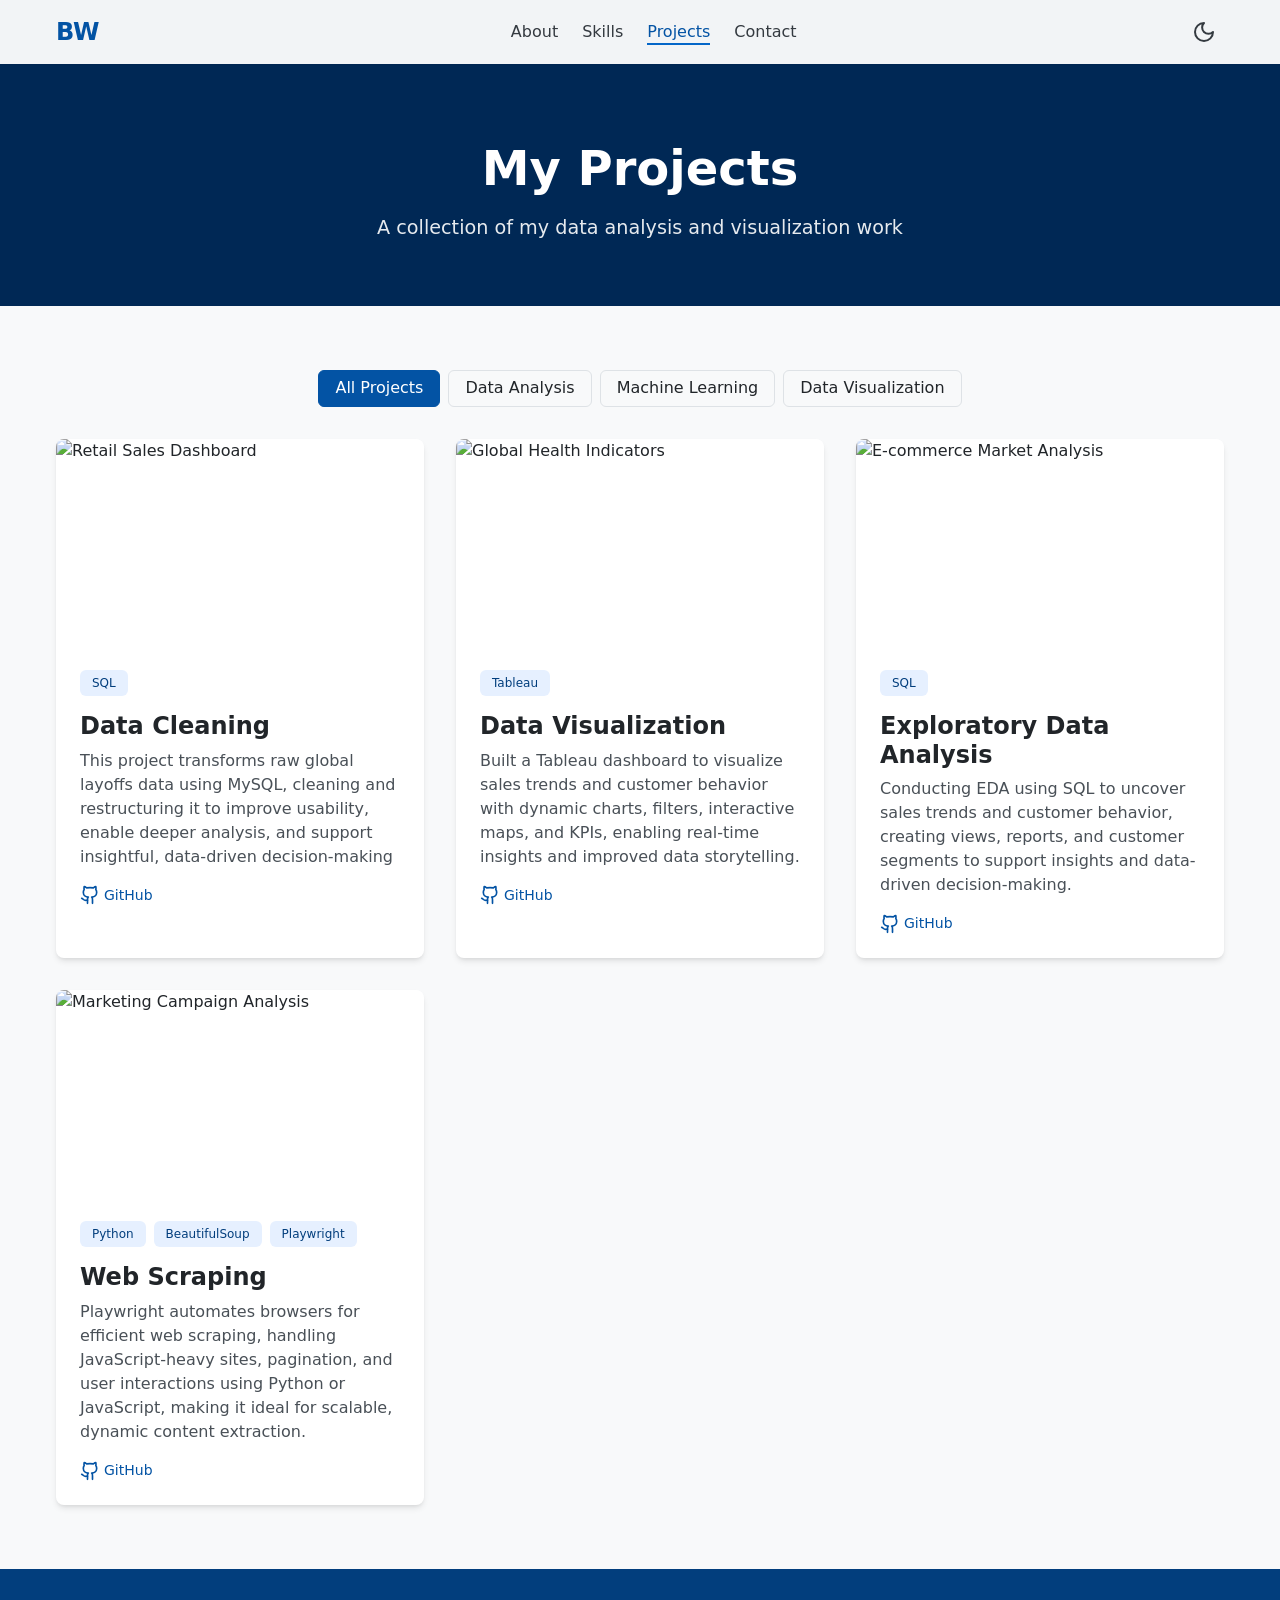
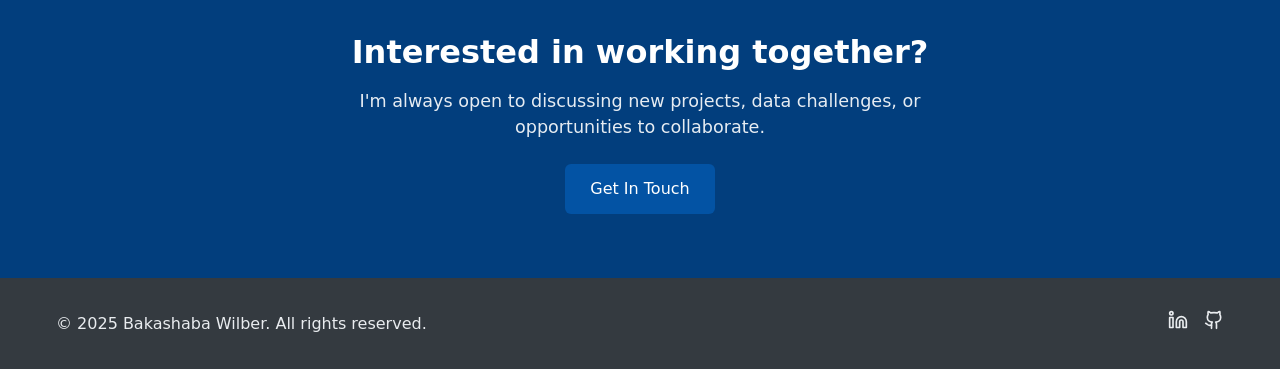
==== commit 60d1d725: "u2p" ====
--- a/projects.html
+++ b/projects.html
@@ -63,7 +63,7 @@
                 <span class="project-tag">SQL</span>
                 <!-- <span class="project-tag">Excel</span> -->
               </div>
-              <h3 class="project-title">Data Cleaning With SQL</h3>
+              <h3 class="project-title">Data Cleaning</h3>
               <p class="project-description">This project transforms raw global layoffs data using MySQL, cleaning and restructuring it to improve usability, enable deeper analysis, and support insightful, data-driven decision-making</p>
               <div class="project-links">
                 <a href="https://github.com/Shabba256/Data-Cleaning-and-EDA-project-SQL" target="_blank" rel="noopener noreferrer" class="project-link">
